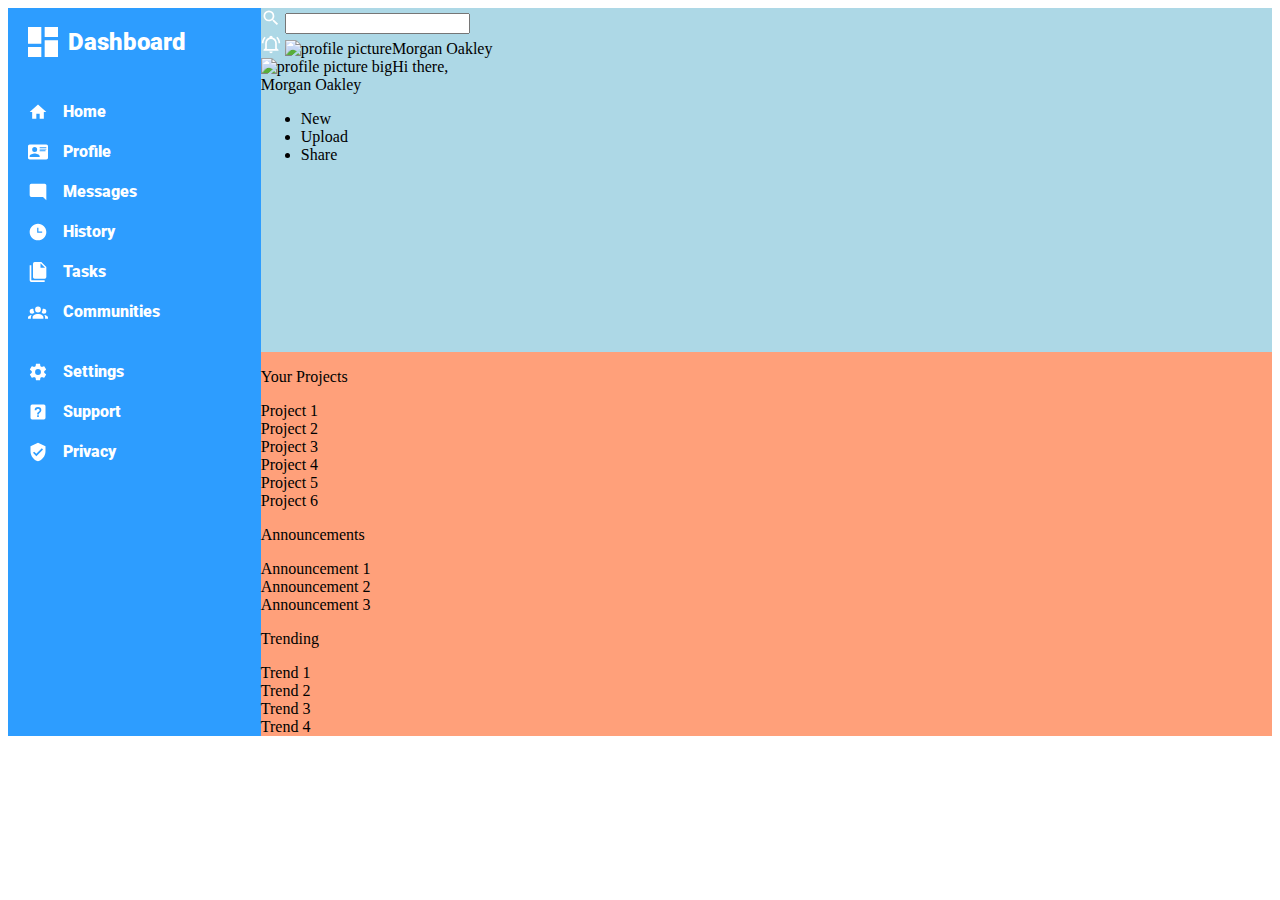
==== admin-dashboard/index.html @ ae8cc3c3 "Added icons to the header" ====
<!DOCTYPE html>
<html lang="en">
<head>
    <meta charset="UTF-8">
    <meta name="viewport" content="width=device-width, initial-scale=1.0">
    <link rel="stylesheet" href="./styles.css">
    <title>Admin Dashboard</title>
</head>
<body>
    <div class="container">
        <div class="sidebar">
            <div class="logo">
                <img src="./images/view-dashboard.svg" alt="dashboard icon">
                <h2>Dashboard</h2>
            </div>
            <ul>
                <li>
                    <img src="./images/home.svg" alt="home icon">
                    <div>Home</div>
                </li>
                <li>
                    <img src="./images/card-account-details.svg" alt="card icon">
                    <div>Profile</div>
                </li>
                <li>
                    <img src="./images/message-reply.svg" alt="message icon">
                    <div>Messages</div>
                </li>
                <li>
                    <img src="./images/clock-time-three.svg" alt="clock icon">
                    <div>History</div>
                </li>
                <li>
                    <img src="./images/file-multiple.svg" alt="file icon">
                    <div>Tasks</div>
                </li>
                <li>
                    <img src="./images/account-group.svg" alt="account icon">
                    <div>Communities</div>
                </li>
                <li>

                </li>
                <li>
                    <img src="./images/cog.svg" alt="cog icon">
                    <div>Settings</div>
                </li>
                <li>
                    <img src="./images/help-box.svg" alt="help box icon">
                    <div>Support</div>
                </li>
                <li>
                    <img src="./images/shield-check.svg" alt="shield check icon">
                    <div>Privacy</div>
                </li>
            </ul>
        </div>
        <div class="header">
            <div class="search-bar">
                <div class="header-top">
                    <div class="bar">
                        <img src="./images/magnify.svg" alt="magnifying glass">
                        <input type="search">
                    </div>
                    <img src="./images/bell-ring-outline.svg" alt="notification bell">
                    <img src="" alt="profile picture"><span>Morgan Oakley</span>
                </div>
                <div class="header-bottom">
                    <img src="" alt="profile picture big"><span>Hi there,<br>Morgan Oakley</span>
                    <ul>
                        <li>New</li>
                        <li>Upload</li>
                        <li>Share</li>
                    </ul>
                </div>
            </div>
        </div>
        <div class="main">
            <div class="main-left">
                <p>Your Projects</p>
                <div class="projects">
                    <div>Project 1</div>
                    <div>Project 2</div>
                    <div>Project 3</div>
                    <div>Project 4</div>
                    <div>Project 5</div>
                    <div>Project 6</div>
                </div>
            </div>
            <div class="main-top-right">
                <p>Announcements</p>
                <div class="announcements">
                    <div>Announcement 1</div>
                    <div>Announcement 2</div>
                    <div>Announcement 3</div>
                </div>
            </div>
            <div class="main-bottom-right">
                <p>Trending</p>
                <div class="trending">
                    <div>Trend 1</div>
                    <div>Trend 2</div>
                    <div>Trend 3</div>
                    <div>Trend 4</div>
                </div>
            </div>
        </div>
    </div>
</body>
</html>
---- admin-dashboard/styles.css ----
@font-face {
    font-family: "roboto";
    src: url(./fonts/Roboto/Roboto-Black.ttf);
}

* {
    box-sizing: border-box;
}

.container {
    display: grid;
    grid-template-columns: 1fr 4fr;
}

/* sidebar */

.sidebar {
    background-color: rgb(45, 157, 255);
    color: white;
    font-weight: bold;
    font-family: "roboto";


    grid-row: 1 / 3;

    
    display: flex;
    flex-direction: column;
}

.logo {
    display: flex;
    justify-content: flex-start;
    align-items: center;
    gap: 5px;
    padding: 0 40px 10px 15px;
}

.logo img {
    width: 40px;  
}

.sidebar ul img {
    width: 20px;
}

.sidebar ul {
    list-style-type: none;
    display: flex;
    flex-direction: column;
    gap: 20px;
    padding-left: 20px;
}

.sidebar li {
    display: flex;
    gap: 15px;
    align-items: center;
}

/* header */

.header {
    background-color: lightblue;
    grid-column: 2 / 3;
    display: grid;
    grid-template-rows: 1fr 1fr;
}

.header img{
    width: 20px;
}
/* main */

.main {
    background-color: lightsalmon;
    grid-column: 2 / 3;
}
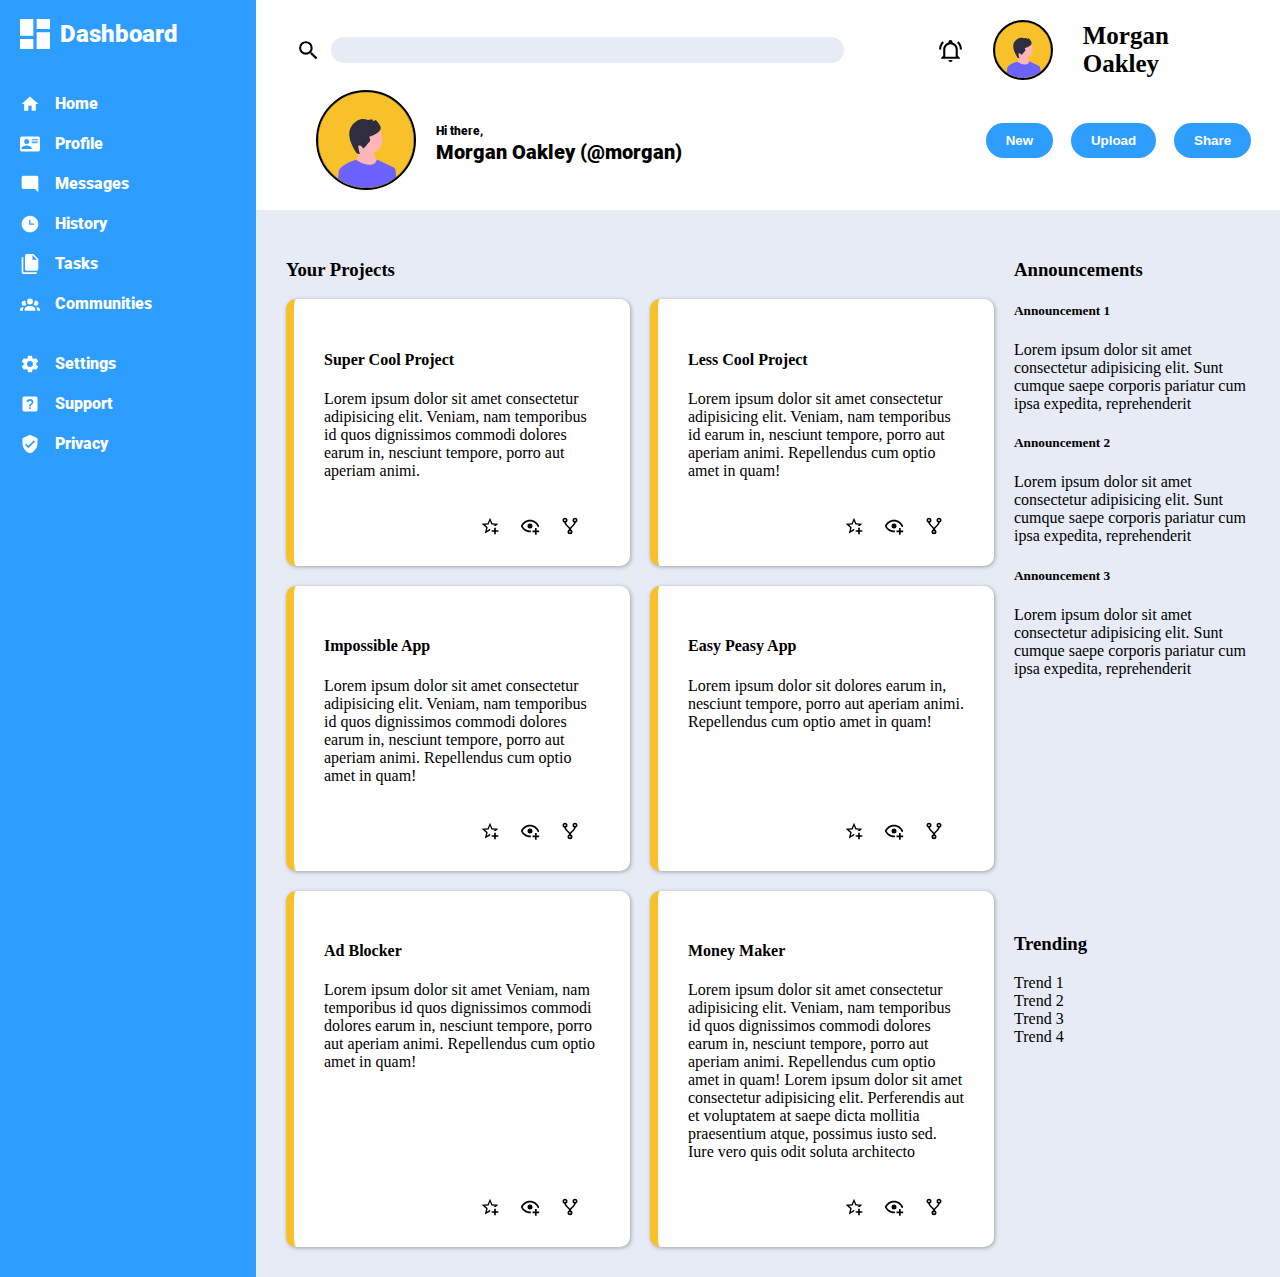
==== commit 209fcfb5: "Finished header, working on main" ====
--- a/admin-dashboard/index.html
+++ b/admin-dashboard/index.html
@@ -56,47 +56,114 @@
             </ul>
         </div>
         <div class="header">
-            <div class="search-bar">
-                <div class="header-top">
-                    <div class="bar">
-                        <img src="./images/magnify.svg" alt="magnifying glass">
-                        <input type="search">
-                    </div>
+            <div class="header-top">
+                <div class="search-bar">
+                    <img src="./images/magnify.svg" alt="magnifying glass">
+                    <input type="search">
+                </div>
+                <div class="user-info">
                     <img src="./images/bell-ring-outline.svg" alt="notification bell">
-                    <img src="" alt="profile picture"><span>Morgan Oakley</span>
+                    <img src="./images/undraw_male_avatar_g98d.svg" alt="profile picture" id="profile-picture">
+                    <div id="user-name">Morgan Oakley</div>
                 </div>
-                <div class="header-bottom">
-                    <img src="" alt="profile picture big"><span>Hi there,<br>Morgan Oakley</span>
-                    <ul>
-                        <li>New</li>
-                        <li>Upload</li>
-                        <li>Share</li>
-                    </ul>
+            </div>
+            <div class="header-bottom">
+                <div class="profile">
+                    <img src="./images/undraw_male_avatar_g98d.svg" alt="profile picture big">
+                    <div><span>Hi there,</span><br>Morgan Oakley (@morgan)</div>
+                </div>
+                <div class="buttons">
+                    <button>New</button>
+                    <button>Upload</button>
+                    <button>Share</button>
                 </div>
             </div>
         </div>
         <div class="main">
             <div class="main-left">
-                <p>Your Projects</p>
+                <h3>Your Projects</h3>
                 <div class="projects">
-                    <div>Project 1</div>
-                    <div>Project 2</div>
-                    <div>Project 3</div>
-                    <div>Project 4</div>
-                    <div>Project 5</div>
-                    <div>Project 6</div>
+                    <div>
+                        <div class="content">
+                            <h4>Super Cool Project</h2>
+                            <p>Lorem ipsum dolor sit amet consectetur adipisicing elit. Veniam, nam temporibus id quos dignissimos commodi dolores earum in, nesciunt tempore, porro aut aperiam animi.</p>   
+                        </div>
+                        <div class="icons">
+                            <img src="./images/star-plus-outline.svg" alt="a star icon">
+                            <img src="./images/eye-plus-outline.svg" alt="an eye icon">
+                            <img src="./images/source-fork.svg" alt="a fork icon">
+                        </div>
+                    </div>
+                    <div>
+                        <div class="content">
+                            <h4>Less Cool Project</h2>
+                            <p>Lorem ipsum dolor sit amet consectetur adipisicing elit. Veniam, nam temporibus id earum in, nesciunt tempore, porro aut aperiam animi. Repellendus cum optio amet in quam!</p>    
+                        </div>
+                        <div class="icons">
+                            <img src="./images/star-plus-outline.svg" alt="a star icon">
+                            <img src="./images/eye-plus-outline.svg" alt="an eye icon">
+                            <img src="./images/source-fork.svg" alt="a fork icon">
+                        </div>
+                    </div>
+                    <div>
+                        <div class="content">
+                            <h4>Impossible App</h2>
+                            <p>Lorem ipsum dolor sit amet consectetur adipisicing elit. Veniam, nam temporibus id quos dignissimos commodi dolores earum in, nesciunt tempore, porro aut aperiam animi. Repellendus cum optio amet in quam!</p>    
+                        </div>
+                        <div class="icons">
+                            <img src="./images/star-plus-outline.svg" alt="a star icon">
+                            <img src="./images/eye-plus-outline.svg" alt="an eye icon">
+                            <img src="./images/source-fork.svg" alt="a fork icon">
+                        </div>
+                    </div>
+                    <div>
+                        <div class="content">
+                            <h4>Easy Peasy App</h2>
+                            <p>Lorem ipsum dolor sit dolores earum in, nesciunt tempore, porro aut aperiam animi. Repellendus cum optio amet in quam!</p>   
+                        </div>
+                        <div class="icons">
+                            <img src="./images/star-plus-outline.svg" alt="a star icon">
+                            <img src="./images/eye-plus-outline.svg" alt="an eye icon">
+                            <img src="./images/source-fork.svg" alt="a fork icon">
+                        </div>
+                    </div>
+                    <div>
+                        <div class="content">
+                            <h4>Ad Blocker</h2>
+                            <p>Lorem ipsum dolor sit amet Veniam, nam temporibus id quos dignissimos commodi dolores earum in, nesciunt tempore, porro aut aperiam animi. Repellendus cum optio amet in quam!</p>    
+                        </div>
+                        <div class="icons">
+                            <img src="./images/star-plus-outline.svg" alt="a star icon">
+                            <img src="./images/eye-plus-outline.svg" alt="an eye icon">
+                            <img src="./images/source-fork.svg" alt="a fork icon">
+                        </div>
+                    </div>
+                    <div>
+                        <div class="content">
+                            <h4>Money Maker</h2>
+                            <p>Lorem ipsum dolor sit amet consectetur adipisicing elit. Veniam, nam temporibus id quos dignissimos commodi dolores earum in, nesciunt tempore, porro aut aperiam animi. Repellendus cum optio amet in quam! Lorem ipsum dolor sit amet consectetur adipisicing elit. Perferendis aut et voluptatem at saepe dicta mollitia praesentium atque, possimus iusto sed. Iure vero quis odit soluta architecto</p>    
+                        </div>
+                        <div class="icons">
+                            <img src="./images/star-plus-outline.svg" alt="a star icon">
+                            <img src="./images/eye-plus-outline.svg" alt="an eye icon">
+                            <img src="./images/source-fork.svg" alt="a fork icon">
+                        </div>
+                    </div>
                 </div>
             </div>
             <div class="main-top-right">
-                <p>Announcements</p>
+                <h3>Announcements</h3>
                 <div class="announcements">
-                    <div>Announcement 1</div>
-                    <div>Announcement 2</div>
-                    <div>Announcement 3</div>
+                    <h5>Announcement 1</h5>
+                    <p>Lorem ipsum dolor sit amet consectetur adipisicing elit. Sunt cumque saepe corporis pariatur cum ipsa expedita, reprehenderit</p>
+                    <h5>Announcement 2</h5>
+                    <p>Lorem ipsum dolor sit amet consectetur adipisicing elit. Sunt cumque saepe corporis pariatur cum ipsa expedita, reprehenderit</p>
+                    <h5>Announcement 3</h5>
+                    <p>Lorem ipsum dolor sit amet consectetur adipisicing elit. Sunt cumque saepe corporis pariatur cum ipsa expedita, reprehenderit</p>
                 </div>
             </div>
             <div class="main-bottom-right">
-                <p>Trending</p>
+                <h3>Trending</h3>
                 <div class="trending">
                     <div>Trend 1</div>
                     <div>Trend 2</div>
--- a/admin-dashboard/styles.css
+++ b/admin-dashboard/styles.css
@@ -5,6 +5,10 @@
 
 * {
     box-sizing: border-box;
+}
+
+body {
+    margin: 0;
 }
 
 .container {
@@ -19,11 +23,7 @@
     color: white;
     font-weight: bold;
     font-family: "roboto";
-
-
     grid-row: 1 / 3;
-
-    
     display: flex;
     flex-direction: column;
 }
@@ -61,18 +61,152 @@
 /* header */
 
 .header {
-    background-color: lightblue;
+    background-color: white;
     grid-column: 2 / 3;
     display: grid;
-    grid-template-rows: 1fr 1fr;
+    grid-template-rows: 100px 100px;
+    margin: 0;
+    padding: 0 0 10px 40px;
 }
 
 .header img{
+    width: 25px;
+}
+
+.header-top {
+    display: flex;
+    justify-content: space-between;
+    padding: 0;
+}
+
+.search-bar {
+    display: flex;
+    gap: 10px;
+    justify-content: flex-start;
+    align-items: center;
+    width: 70%;
+}
+
+input[type="search"] {
+    border-radius: 20px;
+    border: none;
+    background-color: rgb(230, 235, 245);
+    width: 80%;
+    line-height: 1.5rem;
+    font-size: 80%;
+}
+
+.user-info {
+    display: flex;
+    gap: 30px;
+    justify-content: space-evenly;
+    align-items: center;
+    padding: 0 50px 0 0;
+}
+
+.user-info #profile-picture {
+    width: 60px;
+    background-color: rgb(248, 193, 41);
+    border-radius: 50%;
+    border: 2px solid;
+}
+
+.user-info #user-name {
+    font-weight: bold;
+    font-size: 25px;
+    font-family: "robot";
+}
+
+.header-bottom {
+    display: flex;
+    justify-content: space-between;
+    align-items: center;
+    gap: 20px;
+    padding: 0 20px 20px 20px;
+}
+
+.profile {
+    display: flex;
+    align-items: center;
+    gap: 20px;
+}
+
+.profile div {
+    font-family: "roboto";
+    font-weight: bold;
+    font-size: 1.25rem;
+}
+
+.profile span {
+    font-family: "roboto";
+    font-weight: bold;
+    font-size: 0.75rem; 
+}
+
+.profile img {
+    width: 100px;
+    background-color: rgb(248, 193, 41);
+    border-radius: 50%;
+    border: 2px solid;
+}
+
+.buttons {
+    display: flex;
+    justify-content: space-around;
+    width: 30%;
+}
+
+.buttons button {
+    background-color: rgb(45, 157, 255);
+    color: white;
+    border: none;
+    font-weight: bold;
+    border-radius: 20px;
+    padding: 10px 20px;
+}
+
+/* main */
+
+.main {
+    background-color: rgb(230, 235, 245);
+    grid-column: 2 / 3;
+    padding: 30px;
+    display: grid;
+    grid-template-columns: 3fr 1fr;
+    gap: 20px;
+}
+
+.main img {
     width: 20px;
 }
-/* main */
-
-.main {
-    background-color: lightsalmon;
-    grid-column: 2 / 3;
+
+.main-left {
+    grid-column: 1 / 2;
+    grid-row: 1 / 3;
+}
+
+.projects {
+    display: grid;
+    grid-template-columns: 1fr 1fr;
+    gap: 20px;
+}
+
+.projects > div {
+    background-color: white;
+    border-radius: 10px;
+    padding: 30px;
+    border-left: 8px solid rgb(248, 193, 41);
+    box-shadow: 1px 1px 4px rgba(0, 0, 0, 0.3);
+    display: flex;
+    flex-direction: column;
+    justify-content: space-between;
+    gap: 20px;
+}
+
+.icons {
+    display: flex;
+    justify-content: flex-end;
+    gap: 20px;
+    padding-right: 20px;
+    align-self: flex-end;
 }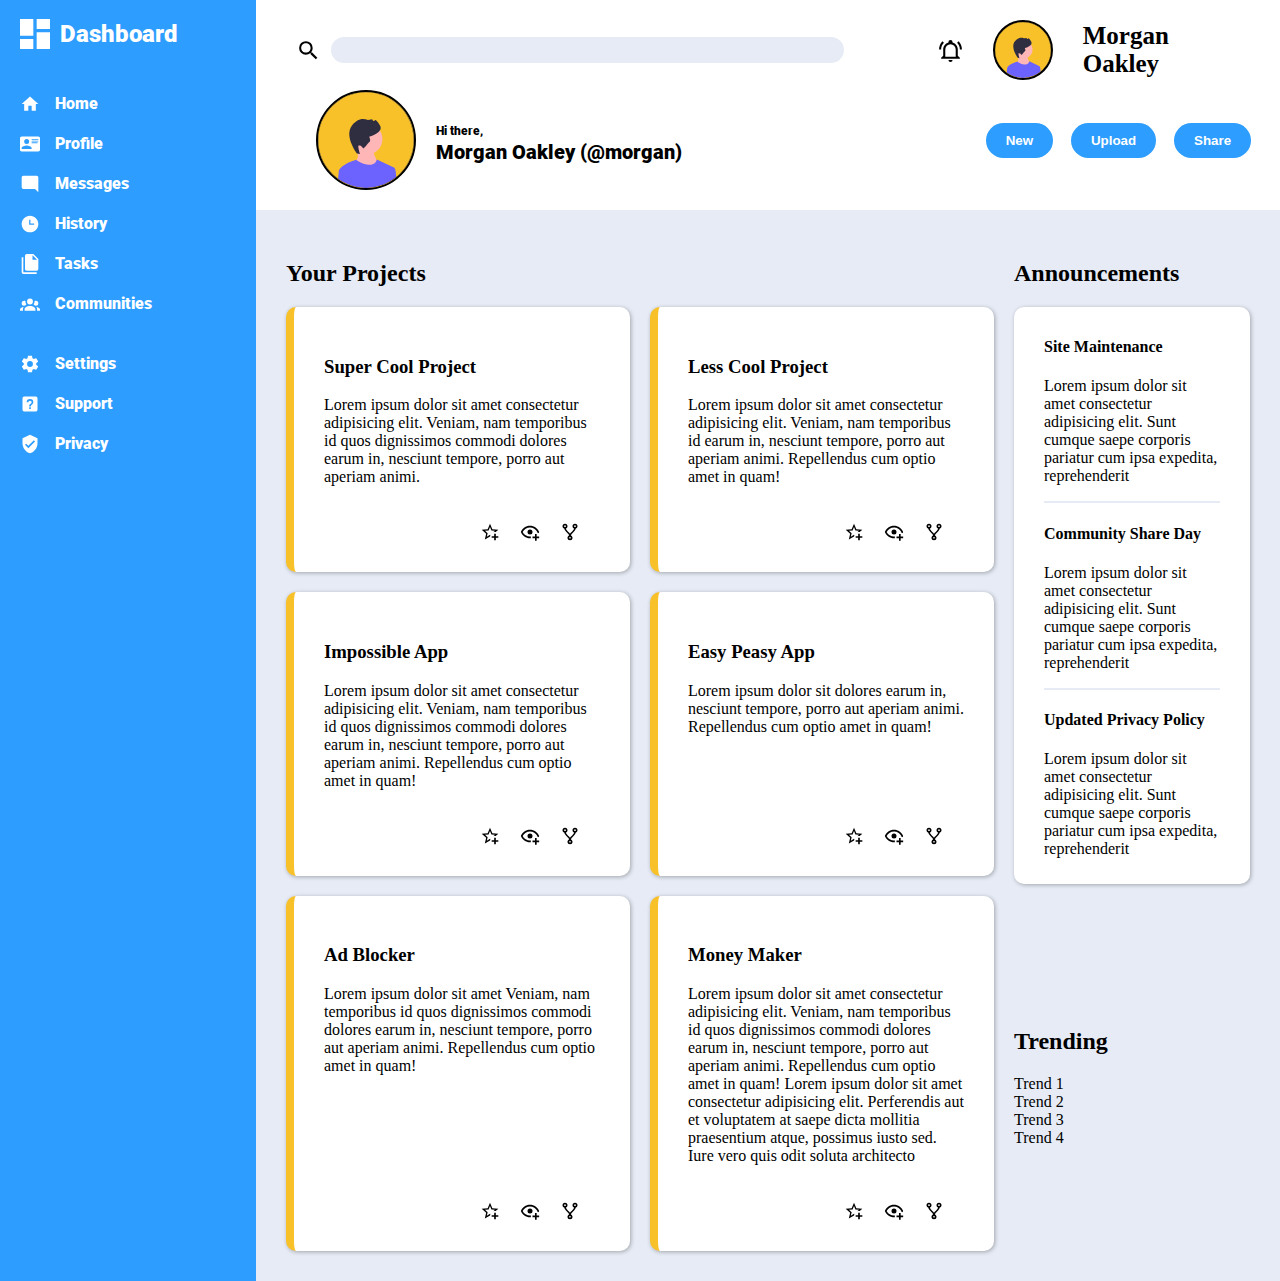
==== commit fb316bb1: "Finished announcements section" ====
--- a/admin-dashboard/index.html
+++ b/admin-dashboard/index.html
@@ -81,11 +81,11 @@
         </div>
         <div class="main">
             <div class="main-left">
-                <h3>Your Projects</h3>
+                <h2>Your Projects</h2>
                 <div class="projects">
                     <div>
                         <div class="content">
-                            <h4>Super Cool Project</h2>
+                            <h3>Super Cool Project</h2>
                             <p>Lorem ipsum dolor sit amet consectetur adipisicing elit. Veniam, nam temporibus id quos dignissimos commodi dolores earum in, nesciunt tempore, porro aut aperiam animi.</p>   
                         </div>
                         <div class="icons">
@@ -96,7 +96,7 @@
                     </div>
                     <div>
                         <div class="content">
-                            <h4>Less Cool Project</h2>
+                            <h3>Less Cool Project</h2>
                             <p>Lorem ipsum dolor sit amet consectetur adipisicing elit. Veniam, nam temporibus id earum in, nesciunt tempore, porro aut aperiam animi. Repellendus cum optio amet in quam!</p>    
                         </div>
                         <div class="icons">
@@ -107,7 +107,7 @@
                     </div>
                     <div>
                         <div class="content">
-                            <h4>Impossible App</h2>
+                            <h3>Impossible App</h2>
                             <p>Lorem ipsum dolor sit amet consectetur adipisicing elit. Veniam, nam temporibus id quos dignissimos commodi dolores earum in, nesciunt tempore, porro aut aperiam animi. Repellendus cum optio amet in quam!</p>    
                         </div>
                         <div class="icons">
@@ -118,7 +118,7 @@
                     </div>
                     <div>
                         <div class="content">
-                            <h4>Easy Peasy App</h2>
+                            <h3>Easy Peasy App</h2>
                             <p>Lorem ipsum dolor sit dolores earum in, nesciunt tempore, porro aut aperiam animi. Repellendus cum optio amet in quam!</p>   
                         </div>
                         <div class="icons">
@@ -129,7 +129,7 @@
                     </div>
                     <div>
                         <div class="content">
-                            <h4>Ad Blocker</h2>
+                            <h3>Ad Blocker</h2>
                             <p>Lorem ipsum dolor sit amet Veniam, nam temporibus id quos dignissimos commodi dolores earum in, nesciunt tempore, porro aut aperiam animi. Repellendus cum optio amet in quam!</p>    
                         </div>
                         <div class="icons">
@@ -140,7 +140,7 @@
                     </div>
                     <div>
                         <div class="content">
-                            <h4>Money Maker</h2>
+                            <h3>Money Maker</h2>
                             <p>Lorem ipsum dolor sit amet consectetur adipisicing elit. Veniam, nam temporibus id quos dignissimos commodi dolores earum in, nesciunt tempore, porro aut aperiam animi. Repellendus cum optio amet in quam! Lorem ipsum dolor sit amet consectetur adipisicing elit. Perferendis aut et voluptatem at saepe dicta mollitia praesentium atque, possimus iusto sed. Iure vero quis odit soluta architecto</p>    
                         </div>
                         <div class="icons">
@@ -152,18 +152,20 @@
                 </div>
             </div>
             <div class="main-top-right">
-                <h3>Announcements</h3>
+                <h2>Announcements</h2>
                 <div class="announcements">
-                    <h5>Announcement 1</h5>
+                    <h4>Site Maintenance</h4>
                     <p>Lorem ipsum dolor sit amet consectetur adipisicing elit. Sunt cumque saepe corporis pariatur cum ipsa expedita, reprehenderit</p>
-                    <h5>Announcement 2</h5>
+                    <hr>
+                    <h4>Community Share Day</h4>
                     <p>Lorem ipsum dolor sit amet consectetur adipisicing elit. Sunt cumque saepe corporis pariatur cum ipsa expedita, reprehenderit</p>
-                    <h5>Announcement 3</h5>
+                    <hr>
+                    <h4>Updated Privacy Policy</h4>
                     <p>Lorem ipsum dolor sit amet consectetur adipisicing elit. Sunt cumque saepe corporis pariatur cum ipsa expedita, reprehenderit</p>
                 </div>
             </div>
             <div class="main-bottom-right">
-                <h3>Trending</h3>
+                <h2>Trending</h2>
                 <div class="trending">
                     <div>Trend 1</div>
                     <div>Trend 2</div>
--- a/admin-dashboard/styles.css
+++ b/admin-dashboard/styles.css
@@ -9,6 +9,7 @@
 
 body {
     margin: 0;
+    overflow: auto;
 }
 
 .container {
@@ -209,4 +210,15 @@
     gap: 20px;
     padding-right: 20px;
     align-self: flex-end;
+}
+
+.announcements{
+    background-color: white;
+    border-radius: 10px;
+    padding: 10px 30px;
+    box-shadow: 1px 1px 4px rgba(0, 0, 0, 0.3);
+}
+
+.announcements hr {
+    border: 1px solid rgb(230, 235, 245);
 }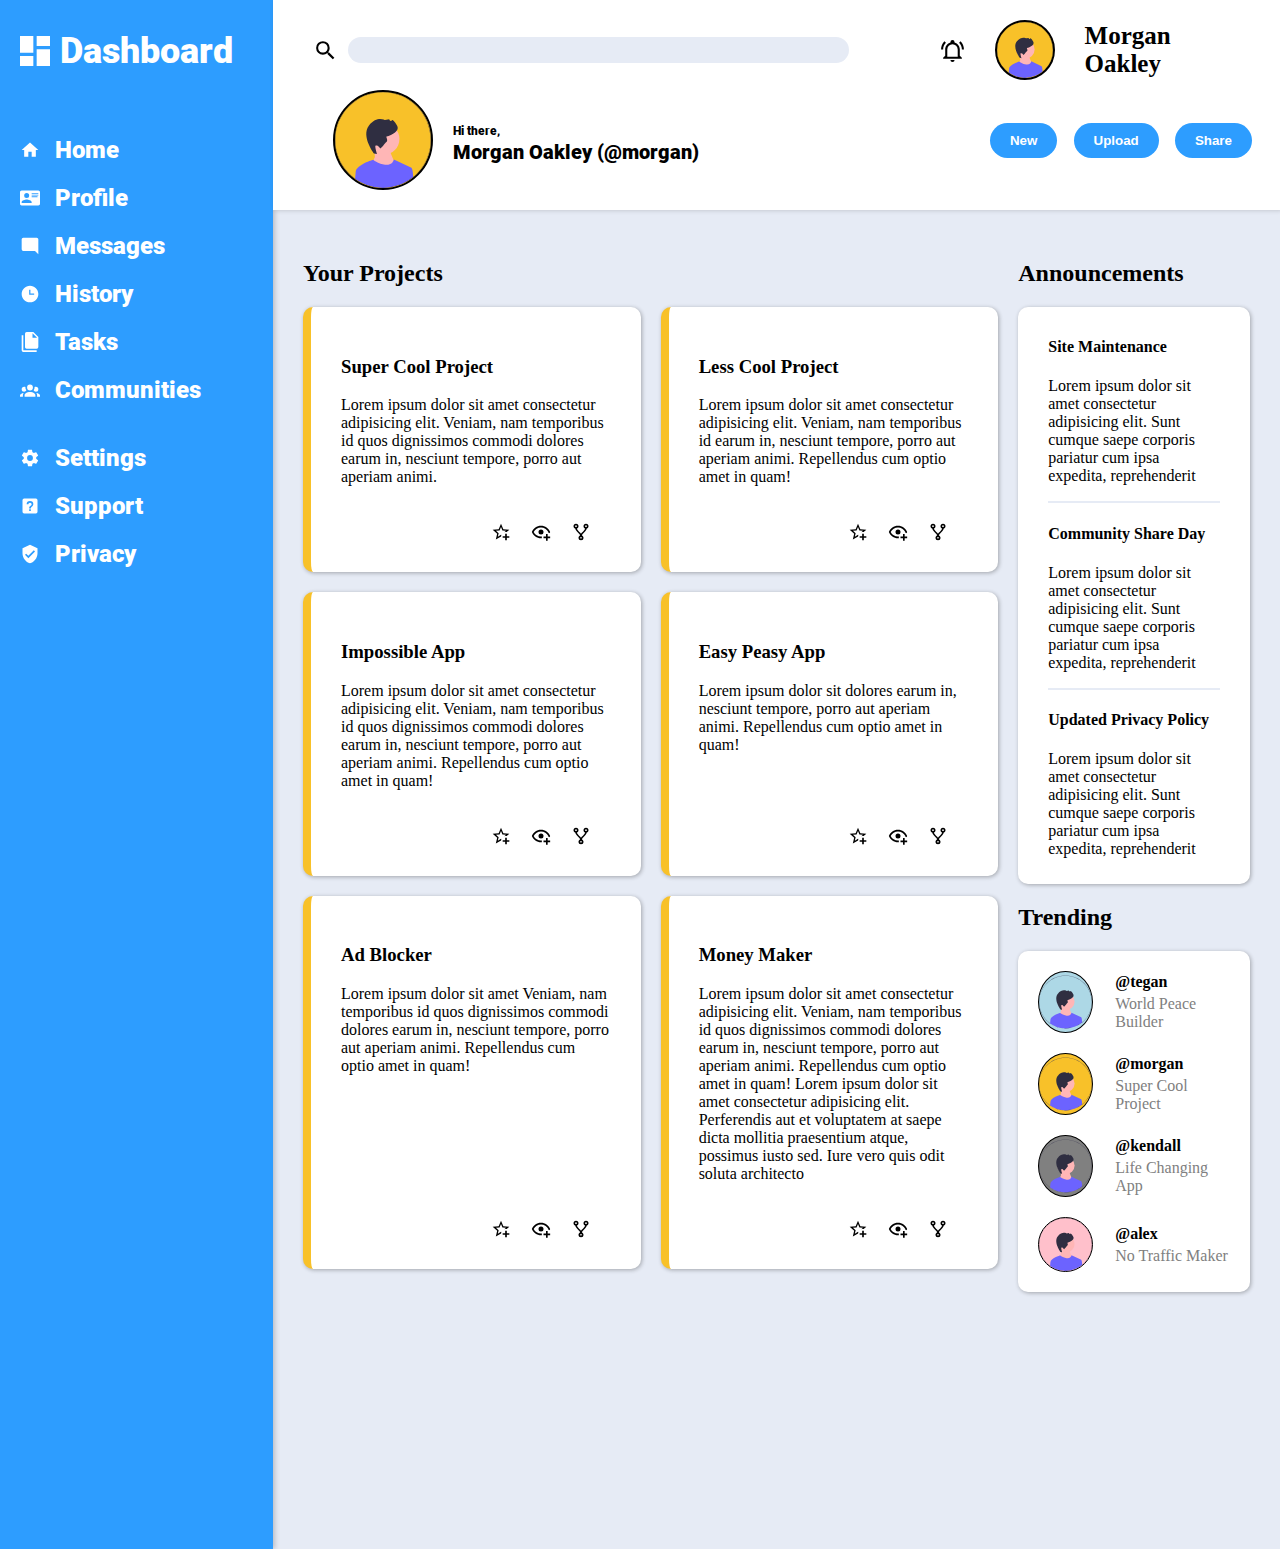
==== commit 80375c11: "Admin dashboard project done" ====
--- a/admin-dashboard/index.html
+++ b/admin-dashboard/index.html
@@ -167,10 +167,34 @@
             <div class="main-bottom-right">
                 <h2>Trending</h2>
                 <div class="trending">
-                    <div>Trend 1</div>
-                    <div>Trend 2</div>
-                    <div>Trend 3</div>
-                    <div>Trend 4</div>
+                    <div>
+                        <img src="./images/undraw_male_avatar_g98d.svg" alt="profile picture" class="blue">
+                        <div class="trend-content">
+                            <h4>@tegan</h4>
+                            <p>World Peace Builder</p>
+                        </div>
+                    </div>
+                    <div>
+                        <img src="./images/undraw_male_avatar_g98d.svg" alt="profile picture" class="yellow">
+                        <div class="trend-content">
+                            <h4>@morgan</h4>
+                            <p>Super Cool Project</p>
+                        </div>
+                    </div>
+                    <div>
+                        <img src="./images/undraw_male_avatar_g98d.svg" alt="profile picture" class="gray">
+                        <div class="trend-content">
+                            <h4>@kendall</h4>
+                            <p>Life Changing App</p>
+                        </div>
+                    </div>
+                    <div>
+                        <img src="./images/undraw_male_avatar_g98d.svg" alt="profile picture" class="pink">
+                        <div class="trend-content">
+                            <h4>@alex</h4>
+                            <p>No Traffic Maker</p>
+                        </div>
+                    </div>
                 </div>
             </div>
         </div>
--- a/admin-dashboard/styles.css
+++ b/admin-dashboard/styles.css
@@ -24,9 +24,12 @@
     color: white;
     font-weight: bold;
     font-family: "roboto";
+    font-size: 1.5rem;
     grid-row: 1 / 3;
     display: flex;
     flex-direction: column;
+    box-shadow: 2px 0 5px rgba(0, 0, 0, 0.2);
+    z-index: 1;
 }
 
 .logo {
@@ -68,6 +71,8 @@
     grid-template-rows: 100px 100px;
     margin: 0;
     padding: 0 0 10px 40px;
+    box-shadow: 2px 0 5px rgba(0, 0, 0, 0.2);
+    z-index: 1;
 }
 
 .header img{
@@ -171,10 +176,11 @@
 .main {
     background-color: rgb(230, 235, 245);
     grid-column: 2 / 3;
-    padding: 30px;
+    padding: 30px 30px 0 30px;
     display: grid;
     grid-template-columns: 3fr 1fr;
-    gap: 20px;
+    grid-template-rows: 1fr 1fr;
+    gap: 20px 20px;
 }
 
 .main img {
@@ -212,6 +218,11 @@
     align-self: flex-end;
 }
 
+.main-top-right {
+    grid-column: 2 / 3;
+    grid-row: 1 / 2;
+}
+
 .announcements{
     background-color: white;
     border-radius: 10px;
@@ -221,4 +232,67 @@
 
 .announcements hr {
     border: 1px solid rgb(230, 235, 245);
+    margin: 0;
+}
+
+.main-bottom-right h2 {
+    margin-top: 0;
+}
+
+.main-bottom-right {
+    grid-column: 2 / 3;
+    grid-row: 2 / 3;
+}
+
+.trending {
+    background-color: white;
+    border-radius: 10px;
+    padding: 20px;
+    box-shadow: 1px 1px 4px rgba(0, 0, 0, 0.3);
+    display: flex;
+    flex-direction: column;
+    align-items: flex-start;
+    gap: 20px;
+}
+
+.trending > div {
+    display: flex;
+    gap: 20px;
+}
+
+.trending img {
+    width: 55px;
+    border-radius: 50%;
+    border: 1px solid black;
+}
+
+.blue {
+    background-color: rgb(173, 216, 230);
+}
+
+.yellow {
+    background-color: rgb(248, 193, 41);
+}
+
+.gray {
+    background-color: rgb(128, 128, 128);
+}
+
+.pink {
+    background-color: rgb(255, 192, 203);
+}
+
+.trend-content {
+    display: flex;
+    justify-content: center;
+    flex-direction: column;
+}
+
+.trend-content h4, .trend-content p {
+    margin: 0;
+    padding: 2px;
+}
+
+.trend-content p {
+    color: gray;
 }